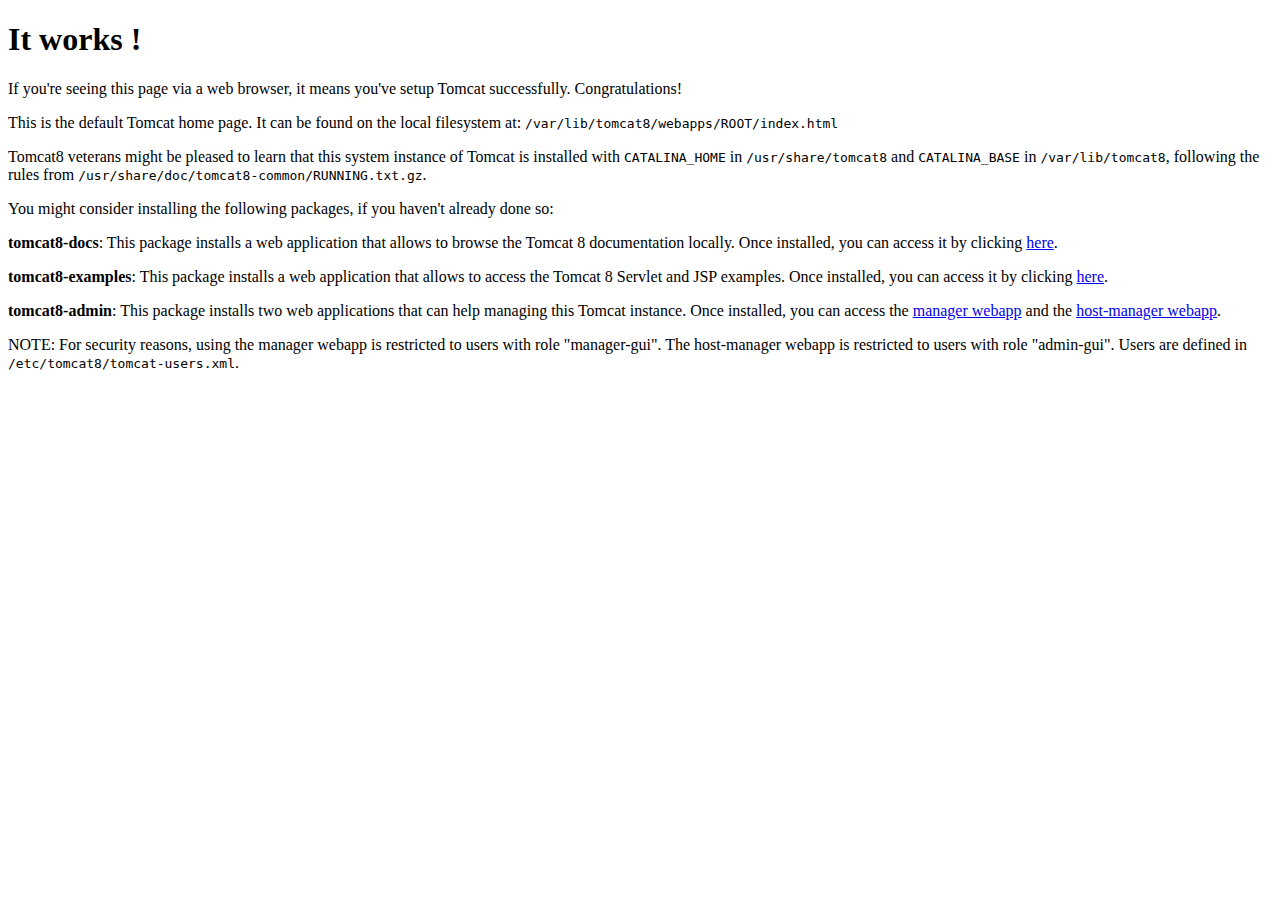
==== webapps/ROOT/index.html @ 2c5bd194 "Envir%Astro_jsp_1.00" ====
<?xml version="1.0" encoding="ISO-8859-1"?>
<!DOCTYPE html PUBLIC "-//W3C//DTD XHTML 1.0 Strict//EN"
   "http://www.w3.org/TR/xhtml1/DTD/xhtml1-strict.dtd">
<html xmlns="http://www.w3.org/1999/xhtml" xml:lang="en" lang="en">
<head>
    <title>Apache Tomcat</title>
</head>

<body>
<h1>It works !</h1>

<p>If you're seeing this page via a web browser, it means you've setup Tomcat successfully. Congratulations!</p>
 
<p>This is the default Tomcat home page. It can be found on the local filesystem at: <code>/var/lib/tomcat8/webapps/ROOT/index.html</code></p>

<p>Tomcat8 veterans might be pleased to learn that this system instance of Tomcat is installed with <code>CATALINA_HOME</code> in <code>/usr/share/tomcat8</code> and <code>CATALINA_BASE</code> in <code>/var/lib/tomcat8</code>, following the rules from <code>/usr/share/doc/tomcat8-common/RUNNING.txt.gz</code>.</p>

<p>You might consider installing the following packages, if you haven't already done so:</p>

<p><b>tomcat8-docs</b>: This package installs a web application that allows to browse the Tomcat 8 documentation locally. Once installed, you can access it by clicking <a href="docs/">here</a>.</p>

<p><b>tomcat8-examples</b>: This package installs a web application that allows to access the Tomcat 8 Servlet and JSP examples. Once installed, you can access it by clicking <a href="examples/">here</a>.</p>

<p><b>tomcat8-admin</b>: This package installs two web applications that can help managing this Tomcat instance. Once installed, you can access the <a href="manager/html">manager webapp</a> and the <a href="host-manager/html">host-manager webapp</a>.</p>

<p>NOTE: For security reasons, using the manager webapp is restricted to users with role "manager-gui". The host-manager webapp is restricted to users with role "admin-gui". Users are defined in <code>/etc/tomcat8/tomcat-users.xml</code>.</p>

</body>
</html>
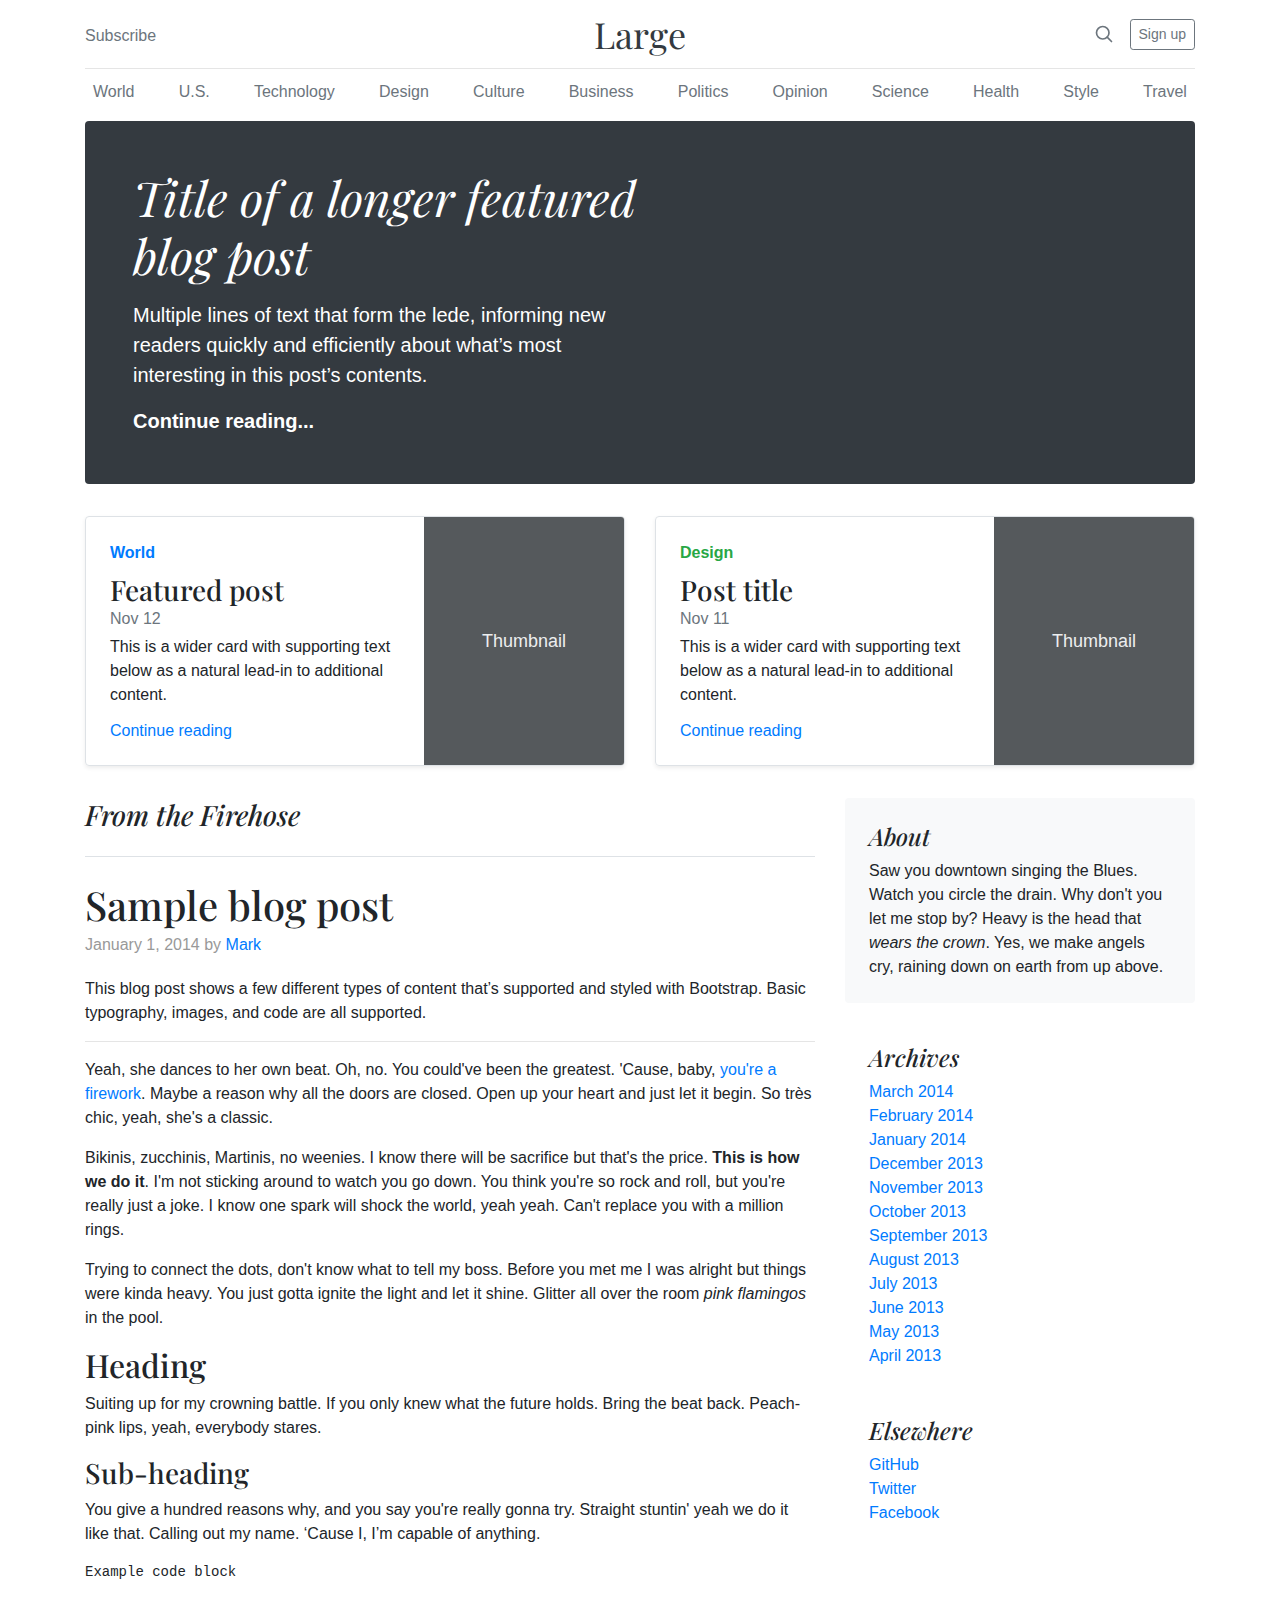
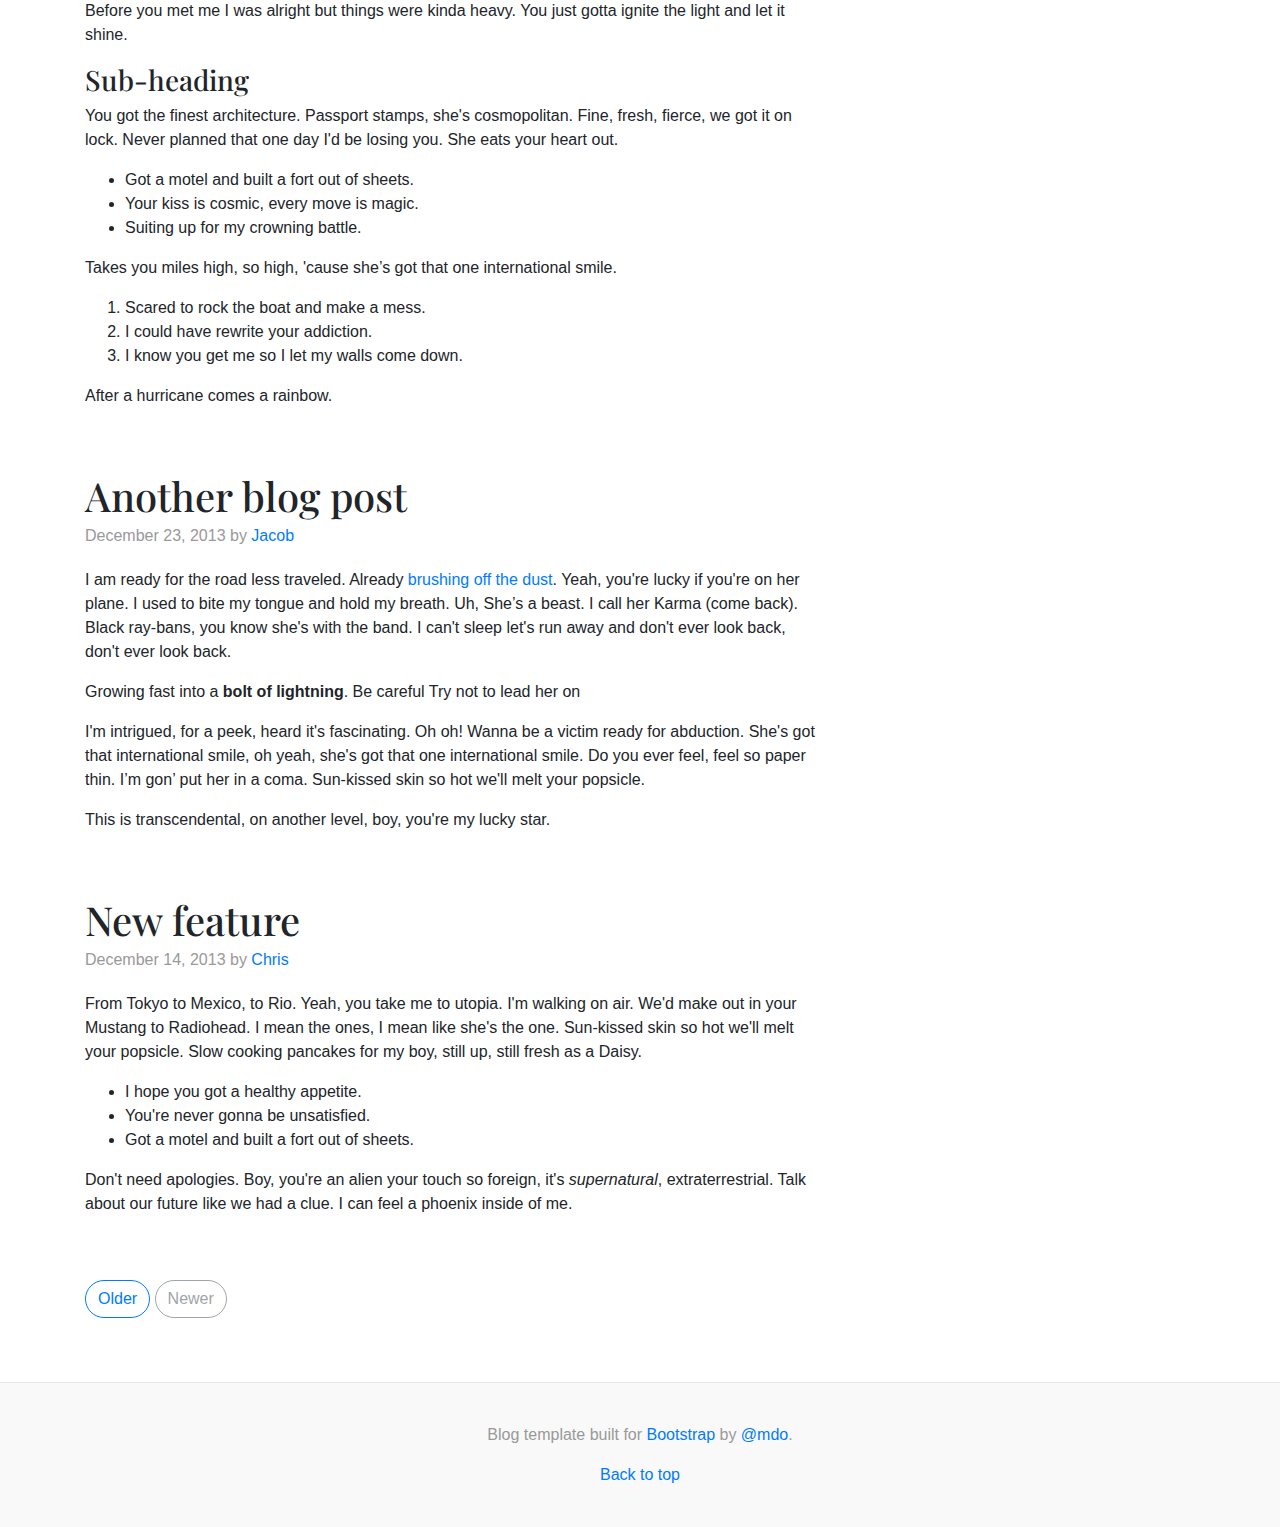
==== commit b242a1df: "Envir&Astro_1.02" ====
--- a/webapps/ROOT/index.html
+++ b/webapps/ROOT/index.html
@@ -1,29 +1,242 @@
-<?xml version="1.0" encoding="ISO-8859-1"?>
-<!DOCTYPE html PUBLIC "-//W3C//DTD XHTML 1.0 Strict//EN"
-   "http://www.w3.org/TR/xhtml1/DTD/xhtml1-strict.dtd">
-<html xmlns="http://www.w3.org/1999/xhtml" xml:lang="en" lang="en">
-<head>
-    <title>Apache Tomcat</title>
-</head>
-
-<body>
-<h1>It works !</h1>
-
-<p>If you're seeing this page via a web browser, it means you've setup Tomcat successfully. Congratulations!</p>
- 
-<p>This is the default Tomcat home page. It can be found on the local filesystem at: <code>/var/lib/tomcat8/webapps/ROOT/index.html</code></p>
-
-<p>Tomcat8 veterans might be pleased to learn that this system instance of Tomcat is installed with <code>CATALINA_HOME</code> in <code>/usr/share/tomcat8</code> and <code>CATALINA_BASE</code> in <code>/var/lib/tomcat8</code>, following the rules from <code>/usr/share/doc/tomcat8-common/RUNNING.txt.gz</code>.</p>
-
-<p>You might consider installing the following packages, if you haven't already done so:</p>
-
-<p><b>tomcat8-docs</b>: This package installs a web application that allows to browse the Tomcat 8 documentation locally. Once installed, you can access it by clicking <a href="docs/">here</a>.</p>
-
-<p><b>tomcat8-examples</b>: This package installs a web application that allows to access the Tomcat 8 Servlet and JSP examples. Once installed, you can access it by clicking <a href="examples/">here</a>.</p>
-
-<p><b>tomcat8-admin</b>: This package installs two web applications that can help managing this Tomcat instance. Once installed, you can access the <a href="manager/html">manager webapp</a> and the <a href="host-manager/html">host-manager webapp</a>.</p>
-
-<p>NOTE: For security reasons, using the manager webapp is restricted to users with role "manager-gui". The host-manager webapp is restricted to users with role "admin-gui". Users are defined in <code>/etc/tomcat8/tomcat-users.xml</code>.</p>
-
-</body>
-</html>
+<!doctype html>
+<html lang="en">
+  <head>
+    <meta charset="utf-8">
+    <meta name="viewport" content="width=device-width, initial-scale=1, shrink-to-fit=no">
+    <meta name="description" content="">
+    <meta name="author" content="Mark Otto, Jacob Thornton, and Bootstrap contributors">
+    <meta name="generator" content="Hugo 0.88.1">
+    <title>Blog Template · Bootstrap v4.6</title>
+
+    <link rel="canonical" href="https://getbootstrap.com/docs/4.6/examples/blog/">
+
+    
+
+    <!-- Bootstrap core CSS -->
+<link href="css/bootstrap.min.css" rel="stylesheet">
+
+
+
+    <style>
+      .bd-placeholder-img {
+        font-size: 1.125rem;
+        text-anchor: middle;
+        -webkit-user-select: none;
+        -moz-user-select: none;
+        -ms-user-select: none;
+        user-select: none;
+      }
+
+      @media (min-width: 768px) {
+        .bd-placeholder-img-lg {
+          font-size: 3.5rem;
+        }
+      }
+    </style>
+
+    
+    <!-- Custom styles for this template -->
+    <link href="https://fonts.googleapis.com/css?family=Playfair&#43;Display:700,900" rel="stylesheet">
+    <!-- Custom styles for this template -->
+    <link href="css/blog.css" rel="stylesheet">
+  </head>
+  <body>
+    
+<div class="container">
+  <header class="blog-header py-3">
+    <div class="row flex-nowrap justify-content-between align-items-center">
+      <div class="col-4 pt-1">
+        <a class="text-muted" href="#">Subscribe</a>
+      </div>
+      <div class="col-4 text-center">
+        <a class="blog-header-logo text-dark" href="#">Large</a>
+      </div>
+      <div class="col-4 d-flex justify-content-end align-items-center">
+        <a class="text-muted" href="#" aria-label="Search">
+          <svg xmlns="http://www.w3.org/2000/svg" width="20" height="20" fill="none" stroke="currentColor" stroke-linecap="round" stroke-linejoin="round" stroke-width="2" class="mx-3" role="img" viewBox="0 0 24 24" focusable="false"><title>Search</title><circle cx="10.5" cy="10.5" r="7.5"/><path d="M21 21l-5.2-5.2"/></svg>
+        </a>
+        <a class="btn btn-sm btn-outline-secondary" href="#">Sign up</a>
+      </div>
+    </div>
+  </header>
+
+  <div class="nav-scroller py-1 mb-2">
+    <nav class="nav d-flex justify-content-between">
+      <a class="p-2 text-muted" href="#">World</a>
+      <a class="p-2 text-muted" href="#">U.S.</a>
+      <a class="p-2 text-muted" href="#">Technology</a>
+      <a class="p-2 text-muted" href="#">Design</a>
+      <a class="p-2 text-muted" href="#">Culture</a>
+      <a class="p-2 text-muted" href="#">Business</a>
+      <a class="p-2 text-muted" href="#">Politics</a>
+      <a class="p-2 text-muted" href="#">Opinion</a>
+      <a class="p-2 text-muted" href="#">Science</a>
+      <a class="p-2 text-muted" href="#">Health</a>
+      <a class="p-2 text-muted" href="#">Style</a>
+      <a class="p-2 text-muted" href="#">Travel</a>
+    </nav>
+  </div>
+
+  <div class="jumbotron p-4 p-md-5 text-white rounded bg-dark">
+    <div class="col-md-6 px-0">
+      <h1 class="display-4 font-italic">Title of a longer featured blog post</h1>
+      <p class="lead my-3">Multiple lines of text that form the lede, informing new readers quickly and efficiently about what’s most interesting in this post’s contents.</p>
+      <p class="lead mb-0"><a href="#" class="text-white font-weight-bold">Continue reading...</a></p>
+    </div>
+  </div>
+
+  <div class="row mb-2">
+    <div class="col-md-6">
+      <div class="row no-gutters border rounded overflow-hidden flex-md-row mb-4 shadow-sm h-md-250 position-relative">
+        <div class="col p-4 d-flex flex-column position-static">
+          <strong class="d-inline-block mb-2 text-primary">World</strong>
+          <h3 class="mb-0">Featured post</h3>
+          <div class="mb-1 text-muted">Nov 12</div>
+          <p class="card-text mb-auto">This is a wider card with supporting text below as a natural lead-in to additional content.</p>
+          <a href="#" class="stretched-link">Continue reading</a>
+        </div>
+        <div class="col-auto d-none d-lg-block">
+          <svg class="bd-placeholder-img" width="200" height="250" xmlns="http://www.w3.org/2000/svg" role="img" aria-label="Placeholder: Thumbnail" preserveAspectRatio="xMidYMid slice" focusable="false"><title>Placeholder</title><rect width="100%" height="100%" fill="#55595c"/><text x="50%" y="50%" fill="#eceeef" dy=".3em">Thumbnail</text></svg>
+
+        </div>
+      </div>
+    </div>
+    <div class="col-md-6">
+      <div class="row no-gutters border rounded overflow-hidden flex-md-row mb-4 shadow-sm h-md-250 position-relative">
+        <div class="col p-4 d-flex flex-column position-static">
+          <strong class="d-inline-block mb-2 text-success">Design</strong>
+          <h3 class="mb-0">Post title</h3>
+          <div class="mb-1 text-muted">Nov 11</div>
+          <p class="mb-auto">This is a wider card with supporting text below as a natural lead-in to additional content.</p>
+          <a href="#" class="stretched-link">Continue reading</a>
+        </div>
+        <div class="col-auto d-none d-lg-block">
+          <svg class="bd-placeholder-img" width="200" height="250" xmlns="http://www.w3.org/2000/svg" role="img" aria-label="Placeholder: Thumbnail" preserveAspectRatio="xMidYMid slice" focusable="false"><title>Placeholder</title><rect width="100%" height="100%" fill="#55595c"/><text x="50%" y="50%" fill="#eceeef" dy=".3em">Thumbnail</text></svg>
+
+        </div>
+      </div>
+    </div>
+  </div>
+</div>
+
+<main role="main" class="container">
+  <div class="row">
+    <div class="col-md-8 blog-main">
+      <h3 class="pb-4 mb-4 font-italic border-bottom">
+        From the Firehose
+      </h3>
+
+      <div class="blog-post">
+        <h2 class="blog-post-title">Sample blog post</h2>
+        <p class="blog-post-meta">January 1, 2014 by <a href="#">Mark</a></p>
+
+        <p>This blog post shows a few different types of content that’s supported and styled with Bootstrap. Basic typography, images, and code are all supported.</p>
+        <hr>
+        <p>Yeah, she dances to her own beat. Oh, no. You could've been the greatest. 'Cause, baby, <a href="#">you're a firework</a>. Maybe a reason why all the doors are closed. Open up your heart and just let it begin. So très chic, yeah, she's a classic.</p>
+        <blockquote>
+          <p>Bikinis, zucchinis, Martinis, no weenies. I know there will be sacrifice but that's the price. <strong>This is how we do it</strong>. I'm not sticking around to watch you go down. You think you're so rock and roll, but you're really just a joke. I know one spark will shock the world, yeah yeah. Can't replace you with a million rings.</p>
+        </blockquote>
+        <p>Trying to connect the dots, don't know what to tell my boss. Before you met me I was alright but things were kinda heavy. You just gotta ignite the light and let it shine. Glitter all over the room <em>pink flamingos</em> in the pool. </p>
+        <h2>Heading</h2>
+        <p>Suiting up for my crowning battle. If you only knew what the future holds. Bring the beat back. Peach-pink lips, yeah, everybody stares.</p>
+        <h3>Sub-heading</h3>
+        <p>You give a hundred reasons why, and you say you're really gonna try. Straight stuntin' yeah we do it like that. Calling out my name. ‘Cause I, I’m capable of anything.</p>
+        <pre><code>Example code block</code></pre>
+        <p>Before you met me I was alright but things were kinda heavy. You just gotta ignite the light and let it shine.</p>
+        <h3>Sub-heading</h3>
+        <p>You got the finest architecture. Passport stamps, she's cosmopolitan. Fine, fresh, fierce, we got it on lock. Never planned that one day I'd be losing you. She eats your heart out.</p>
+        <ul>
+          <li>Got a motel and built a fort out of sheets.</li>
+          <li>Your kiss is cosmic, every move is magic.</li>
+          <li>Suiting up for my crowning battle.</li>
+        </ul>
+        <p>Takes you miles high, so high, 'cause she’s got that one international smile.</p>
+        <ol>
+          <li>Scared to rock the boat and make a mess.</li>
+          <li>I could have rewrite your addiction.</li>
+          <li>I know you get me so I let my walls come down.</li>
+        </ol>
+        <p>After a hurricane comes a rainbow.</p>
+      </div><!-- /.blog-post -->
+
+      <div class="blog-post">
+        <h2 class="blog-post-title">Another blog post</h2>
+        <p class="blog-post-meta">December 23, 2013 by <a href="#">Jacob</a></p>
+
+        <p>I am ready for the road less traveled. Already <a href="#">brushing off the dust</a>. Yeah, you're lucky if you're on her plane. I used to bite my tongue and hold my breath. Uh, She’s a beast. I call her Karma (come back). Black ray-bans, you know she's with the band. I can't sleep let's run away and don't ever look back, don't ever look back.</p>
+        <blockquote>
+          <p>Growing fast into a <strong>bolt of lightning</strong>. Be careful Try not to lead her on</p>
+        </blockquote>
+        <p>I'm intrigued, for a peek, heard it's fascinating. Oh oh! Wanna be a victim ready for abduction. She's got that international smile, oh yeah, she's got that one international smile. Do you ever feel, feel so paper thin. I’m gon’ put her in a coma. Sun-kissed skin so hot we'll melt your popsicle.</p>
+        <p>This is transcendental, on another level, boy, you're my lucky star.</p>
+      </div><!-- /.blog-post -->
+
+      <div class="blog-post">
+        <h2 class="blog-post-title">New feature</h2>
+        <p class="blog-post-meta">December 14, 2013 by <a href="#">Chris</a></p>
+
+        <p>From Tokyo to Mexico, to Rio. Yeah, you take me to utopia. I'm walking on air. We'd make out in your Mustang to Radiohead. I mean the ones, I mean like she's the one. Sun-kissed skin so hot we'll melt your popsicle. Slow cooking pancakes for my boy, still up, still fresh as a Daisy.</p>
+        <ul>
+          <li>I hope you got a healthy appetite.</li>
+          <li>You're never gonna be unsatisfied.</li>
+          <li>Got a motel and built a fort out of sheets.</li>
+        </ul>
+        <p>Don't need apologies. Boy, you're an alien your touch so foreign, it's <em>supernatural</em>, extraterrestrial. Talk about our future like we had a clue. I can feel a phoenix inside of me.</p>
+      </div><!-- /.blog-post -->
+
+      <nav class="blog-pagination">
+        <a class="btn btn-outline-primary" href="#">Older</a>
+        <a class="btn btn-outline-secondary disabled">Newer</a>
+      </nav>
+
+    </div><!-- /.blog-main -->
+
+    <aside class="col-md-4 blog-sidebar">
+      <div class="p-4 mb-3 bg-light rounded">
+        <h4 class="font-italic">About</h4>
+        <p class="mb-0">Saw you downtown singing the Blues. Watch you circle the drain. Why don't you let me stop by? Heavy is the head that <em>wears the crown</em>. Yes, we make angels cry, raining down on earth from up above.</p>
+      </div>
+
+      <div class="p-4">
+        <h4 class="font-italic">Archives</h4>
+        <ol class="list-unstyled mb-0">
+          <li><a href="#">March 2014</a></li>
+          <li><a href="#">February 2014</a></li>
+          <li><a href="#">January 2014</a></li>
+          <li><a href="#">December 2013</a></li>
+          <li><a href="#">November 2013</a></li>
+          <li><a href="#">October 2013</a></li>
+          <li><a href="#">September 2013</a></li>
+          <li><a href="#">August 2013</a></li>
+          <li><a href="#">July 2013</a></li>
+          <li><a href="#">June 2013</a></li>
+          <li><a href="#">May 2013</a></li>
+          <li><a href="#">April 2013</a></li>
+        </ol>
+      </div>
+
+      <div class="p-4">
+        <h4 class="font-italic">Elsewhere</h4>
+        <ol class="list-unstyled">
+          <li><a href="#">GitHub</a></li>
+          <li><a href="#">Twitter</a></li>
+          <li><a href="#">Facebook</a></li>
+        </ol>
+      </div>
+    </aside><!-- /.blog-sidebar -->
+
+  </div><!-- /.row -->
+
+</main><!-- /.container -->
+
+<footer class="blog-footer">
+  <p>Blog template built for <a href="https://getbootstrap.com/">Bootstrap</a> by <a href="https://twitter.com/mdo">@mdo</a>.</p>
+  <p>
+    <a href="#">Back to top</a>
+  </p>
+</footer>
+
+
+    
+  </body>
+</html>
--- a/webapps/ROOT/css/blog.css
+++ b/webapps/ROOT/css/blog.css
@@ -0,0 +1,106 @@
+/* stylelint-disable selector-list-comma-newline-after */
+
+.blog-header {
+  line-height: 1;
+  border-bottom: 1px solid #e5e5e5;
+}
+
+.blog-header-logo {
+  font-family: "Playfair Display", Georgia, "Times New Roman", serif;
+  font-size: 2.25rem;
+}
+
+.blog-header-logo:hover {
+  text-decoration: none;
+}
+
+h1, h2, h3, h4, h5, h6 {
+  font-family: "Playfair Display", Georgia, "Times New Roman", serif;
+}
+
+.display-4 {
+  font-size: 2.5rem;
+}
+@media (min-width: 768px) {
+  .display-4 {
+    font-size: 3rem;
+  }
+}
+
+.nav-scroller {
+  position: relative;
+  z-index: 2;
+  height: 2.75rem;
+  overflow-y: hidden;
+}
+
+.nav-scroller .nav {
+  display: -ms-flexbox;
+  display: flex;
+  -ms-flex-wrap: nowrap;
+  flex-wrap: nowrap;
+  padding-bottom: 1rem;
+  margin-top: -1px;
+  overflow-x: auto;
+  text-align: center;
+  white-space: nowrap;
+  -webkit-overflow-scrolling: touch;
+}
+
+.nav-scroller .nav-link {
+  padding-top: .75rem;
+  padding-bottom: .75rem;
+  font-size: .875rem;
+}
+
+.card-img-right {
+  height: 100%;
+  border-radius: 0 3px 3px 0;
+}
+
+.flex-auto {
+  -ms-flex: 0 0 auto;
+  flex: 0 0 auto;
+}
+
+.h-250 { height: 250px; }
+@media (min-width: 768px) {
+  .h-md-250 { height: 250px; }
+}
+
+/* Pagination */
+.blog-pagination {
+  margin-bottom: 4rem;
+}
+.blog-pagination > .btn {
+  border-radius: 2rem;
+}
+
+/*
+ * Blog posts
+ */
+.blog-post {
+  margin-bottom: 4rem;
+}
+.blog-post-title {
+  margin-bottom: .25rem;
+  font-size: 2.5rem;
+}
+.blog-post-meta {
+  margin-bottom: 1.25rem;
+  color: #999;
+}
+
+/*
+ * Footer
+ */
+.blog-footer {
+  padding: 2.5rem 0;
+  color: #999;
+  text-align: center;
+  background-color: #f9f9f9;
+  border-top: .05rem solid #e5e5e5;
+}
+.blog-footer p:last-child {
+  margin-bottom: 0;
+}
